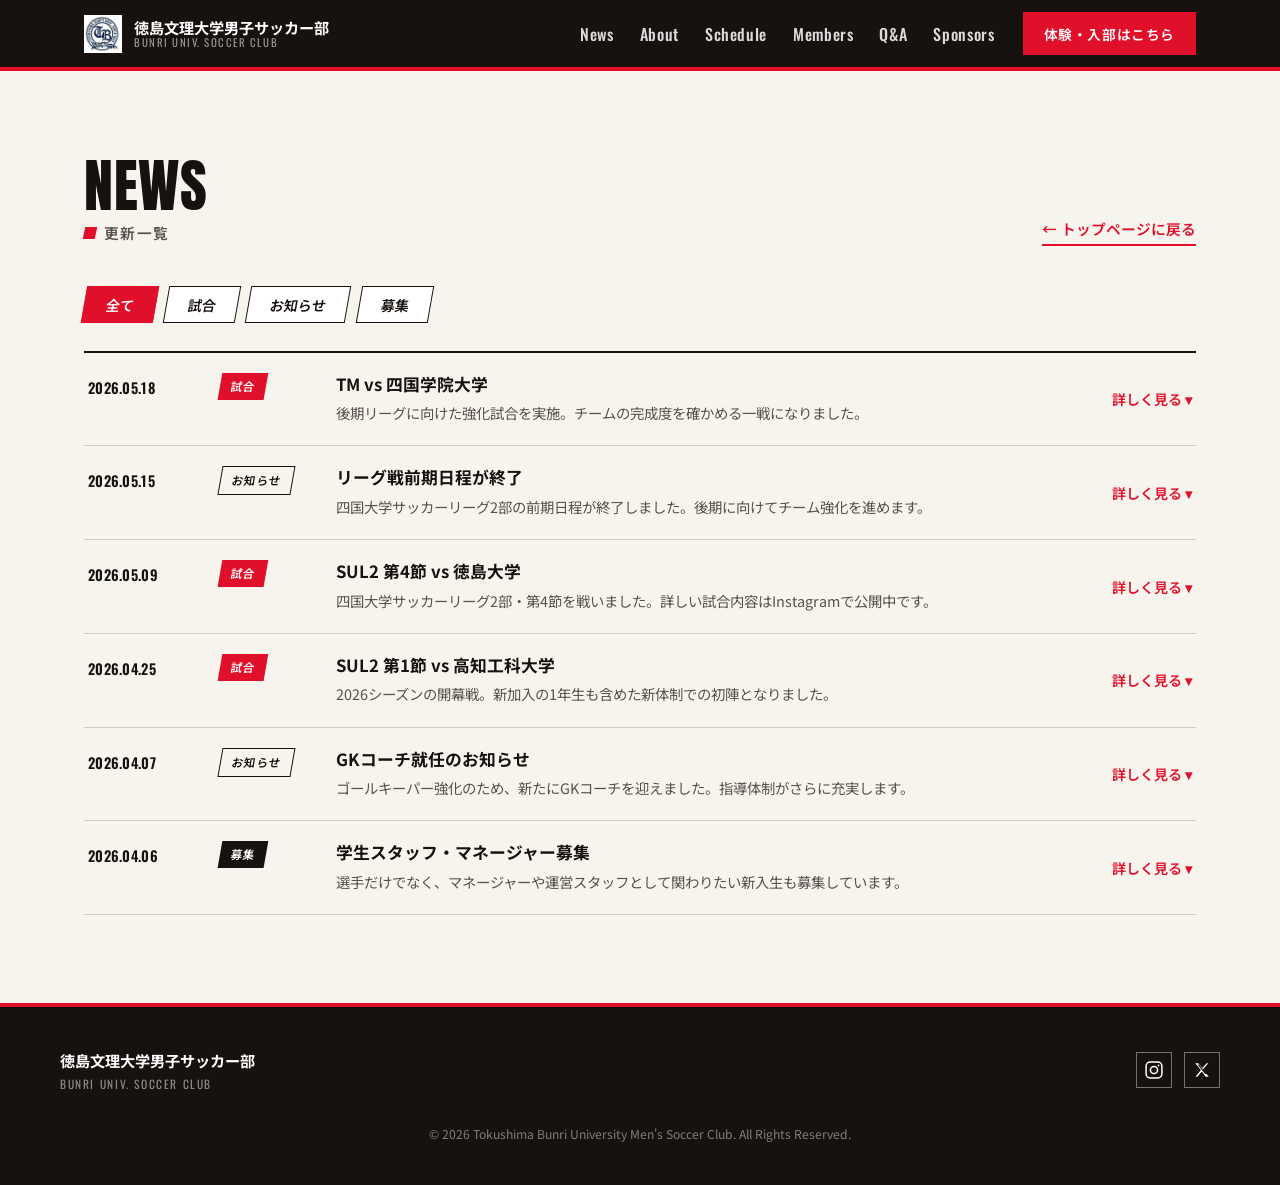
==== news.html @ c5308f15 "Add files via upload" ====
<!DOCTYPE html>
<html lang="ja">
<head>
<meta charset="UTF-8">
<meta name="viewport" content="width=device-width, initial-scale=1.0">
<title>更新一覧 | 徳島文理大学男子サッカー部</title>
<meta name="description" content="徳島文理大学男子サッカー部のニュース・試合速報の更新一覧です。">
<link rel="preconnect" href="https://fonts.googleapis.com">
<link rel="preconnect" href="https://fonts.gstatic.com" crossorigin>
<link href="https://fonts.googleapis.com/css2?family=Anton&family=Noto+Sans+JP:wght@400;500;700;900&family=Oswald:wght@400;500;600;700&display=swap" rel="stylesheet">
<link rel="stylesheet" href="styles.css">
</head>
<body>

<a class="skip-link" href="#main">本文へスキップ</a>

<!-- ===== HEADER =====
     index.html と同じヘッダーです。クラブ名・SNSリンクなどは data.js の siteData から自動反映されます -->
<header class="site-header" id="top">
  <div class="header-inner">
    <a href="index.html" class="logo" aria-label="徳島文理大学男子サッカー部 トップへ">
      <span class="logo-mark js-logo-initial" aria-hidden="true">B</span>
      <span class="logo-text">
        <span class="logo-jp js-club-name-jp">徳島文理大学男子サッカー部</span>
        <span class="logo-en js-club-name-en">BUNRI UNIV. SOCCER CLUB</span>
      </span>
    </a>

    <button class="nav-toggle" id="navToggle" aria-expanded="false" aria-controls="primaryNav" aria-label="メニューを開く">
      <span></span><span></span><span></span>
    </button>

    <nav class="primary-nav" id="primaryNav">
      <ul>
        <li><a href="index.html#news" class="nav-link">News</a></li>
        <li><a href="index.html#about" class="nav-link">About</a></li>
        <li><a href="index.html#schedule" class="nav-link">Schedule</a></li>
        <li><a href="index.html#members" class="nav-link">Members</a></li>
        <li><a href="index.html#faq" class="nav-link">Q&amp;A</a></li>
        <li><a href="index.html#sponsors" class="nav-link">Sponsors</a></li>
      </ul>
      <a href="#" target="_blank" rel="noopener" class="btn btn-cta nav-cta js-instagram-link">体験・入部はこちら</a>
    </nav>
  </div>
</header>

<main id="main">

  <!-- ===== 更新一覧（ホームと同じ News カードを再利用） =====
       中身は data.js の newsData（またはGoogleフォーム連携）を
       JavaScript で自動的に流し込みます。件数の上限はありません。 -->
  <section class="section news-section">
    <div class="section-inner">
      <div class="section-head">
        <h2 class="section-title"><span class="section-title-en">News</span><span class="section-title-jp">更新一覧</span></h2>
        <a href="index.html#news" class="section-link">← トップページに戻る</a>
      </div>

      <div class="filter-bar" role="group" aria-label="ニュースの種類で絞り込み">
        <button class="filter-btn is-active" data-filter="all">全て</button>
        <button class="filter-btn" data-filter="match">試合</button>
        <button class="filter-btn" data-filter="info">お知らせ</button>
        <button class="filter-btn" data-filter="recruit">募集</button>
      </div>

      <div class="news-grid" id="archiveList">
        <!-- news-archive.js がここに全件を自動で表示します -->
      </div>
      <p class="filter-empty" id="archiveEmpty" hidden>該当するニュースがありません。</p>
    </div>
  </section>

</main>

<!-- ===== FOOTER =====
     index.html と同じフッターです -->
<footer class="site-footer">
  <div class="footer-inner">
    <div class="footer-brand">
      <span class="logo-jp js-club-name-jp">徳島文理大学男子サッカー部</span>
      <span class="logo-en js-club-name-en">BUNRI UNIV. SOCCER CLUB</span>
    </div>

    <ul class="footer-social">
      <li><a href="#" target="_blank" rel="noopener" aria-label="Instagram" class="js-instagram-link">
        <svg viewBox="0 0 24 24" width="20" height="20"><rect x="2.5" y="2.5" width="19" height="19" rx="5" fill="none" stroke="currentColor" stroke-width="1.8"/><circle cx="12" cy="12" r="4.3" fill="none" stroke="currentColor" stroke-width="1.8"/><circle cx="17.4" cy="6.6" r="1.1" fill="currentColor"/></svg>
      </a></li>
      <li><a href="#" target="_blank" rel="noopener" aria-label="X (Twitter)" class="js-x-link">
        <svg viewBox="0 0 24 24" width="18" height="18"><path fill="currentColor" d="M3 3l7.5 9.1L3.4 21h2.3l6-6.9L16.9 21H21l-7.9-9.6L20.4 3h-2.3l-5.6 6.4L7.1 3H3zm3.1 1.6h2l9.9 12.8h-2L6.1 4.6z"/></svg>
      </a></li>
    </ul>

    <p class="footer-copy" id="footerCopy">&copy; 2026 Tokushima Bunri University Men's Soccer Club. All Rights Reserved.</p>
  </div>
</footer>

<script src="data.js"></script>
<script src="sheets-sync.js"></script>
<script src="script.js"></script>
<script src="news-archive.js"></script>
</body>
</html>
---- styles.css ----
/* =========================================================
   徳島文理大学男子サッカー部 - スタイルシート
   デザイン方針：部活ポスター風（角ばった・平面的・赤×黒×紙色）
   ・グラデーション、丸角、ぼかし影は使わない
   ・アクセントは「斜めに傾いたタグ」「ベタ塗りのずらし影」
========================================================= */
:root{
  --red:        #E1102A;
  --red-deep:   #A50D20;
  --ink:        #17120F;
  --ink-soft:   #59504B;
  --paper:      #F7F4EE;
  --white:      #FFFFFF;
  --line:       rgba(23,18,15,.18);

  --font-display: "Anton", "Oswald", "Noto Sans JP", sans-serif;
  --font-label: "Oswald", "Noto Sans JP", sans-serif;
  --font-body: "Noto Sans JP", sans-serif;

  --max-width: 1160px;
}

*, *::before, *::after{ box-sizing: border-box; }
html{ scroll-behavior: smooth; }
@media (prefers-reduced-motion: reduce){
  html{ scroll-behavior: auto; }
  *{ animation-duration: .001ms !important; animation-iteration-count: 1 !important; transition-duration: .001ms !important; }
}

body{
  margin: 0;
  font-family: var(--font-body);
  color: var(--ink);
  background: var(--paper);
  line-height: 1.75;
  -webkit-font-smoothing: antialiased;
}

h1, h2, h3{ font-family: var(--font-display); margin: 0; font-weight: 400; }

a{ color: inherit; text-decoration: none; }
ul{ list-style: none; margin: 0; padding: 0; }
img{ max-width: 100%; display: block; }
button{ font-family: inherit; cursor: pointer; }
input, textarea, select{ font-family: inherit; font-size: 1rem; }

::selection{ background: var(--red); color: var(--white); }

.skip-link{
  position: absolute; left: -999px; top: 0;
  background: var(--red); color: var(--white); padding: .6em 1em; z-index: 200;
}
.skip-link:focus{ left: 0; }

:focus-visible{
  outline: 3px solid var(--red);
  outline-offset: 2px;
}

.section-inner{
  max-width: var(--max-width);
  margin: 0 auto;
  padding: 0 24px;
}
.section-inner--narrow{ max-width: 760px; }

.section{ padding: 88px 0; }

/* ---- 見出し：大きな英字＋赤い角形マーク付き日本語ラベル ---- */
.section-head{
  display: flex;
  align-items: flex-end;
  justify-content: space-between;
  gap: 20px;
  margin-bottom: 40px;
  flex-wrap: wrap;
}
.section-link{
  font-family: var(--font-label);
  font-weight: 600;
  font-size: .92rem;
  color: var(--red);
  border-bottom: 2px solid var(--red);
  padding-bottom: 2px;
  white-space: nowrap;
}
.section-link:hover{ background: var(--red); color: var(--white); }

.section-title{
  display: flex;
  flex-direction: column;
  gap: 6px;
  margin-bottom: 44px;
}
.section-head .section-title{ margin-bottom: 0; }
.section-title-en{
  font-family: var(--font-display);
  font-size: clamp(2.5rem, 5.8vw, 3.6rem);
  letter-spacing: .01em;
  color: var(--ink);
  line-height: .95;
  text-transform: uppercase;
}
.section-title-jp{
  font-family: var(--font-label);
  font-size: .92rem;
  font-weight: 600;
  letter-spacing: .1em;
  color: var(--ink-soft);
  display: flex;
  align-items: center;
  gap: 8px;
}
.section-title-jp::before{
  content: "";
  width: 12px;
  height: 12px;
  background: var(--red);
  transform: skewX(-12deg);
  flex-shrink: 0;
}
.section-title--light .section-title-en{ color: var(--white); }
.section-title--light .section-title-jp{ color: rgba(255,255,255,.72); }

.sub-title{
  font-family: var(--font-label);
  font-size: 1.15rem;
  font-weight: 600;
  letter-spacing: .04em;
  color: var(--ink);
  margin: 0 0 20px;
  padding-left: 14px;
  border-left: 5px solid var(--red);
}

/* ---- ボタン：角ばった長方形＋ベタ塗りずらし影 ---- */
.btn{
  display: inline-flex;
  align-items: center;
  justify-content: center;
  gap: .4em;
  padding: .85em 1.7em;
  font-family: var(--font-label);
  font-weight: 600;
  font-size: .96rem;
  letter-spacing: .04em;
  border: 2px solid var(--ink);
  background: transparent;
  color: var(--ink);
  transition: transform .12s ease, box-shadow .12s ease, background-color .12s ease, color .12s ease;
  white-space: nowrap;
}
.btn:hover{
  transform: translate(-3px, -3px);
  box-shadow: 5px 5px 0 var(--ink);
}
.btn-cta{
  background: var(--red);
  border-color: var(--ink);
  color: var(--white);
}
.btn-ghost{
  border-color: var(--ink);
  color: var(--ink);
}
.btn-ghost:hover{ background: var(--ink); color: var(--white); }

/* =========================================================
   HEADER
========================================================= */
.site-header{
  position: sticky;
  top: 0;
  z-index: 100;
  background: var(--ink);
  border-bottom: 4px solid var(--red);
}
.header-inner{
  max-width: var(--max-width);
  margin: 0 auto;
  padding: 12px 24px;
  display: flex;
  align-items: center;
  justify-content: space-between;
  gap: 16px;
}
.logo{
  display: flex;
  align-items: center;
  gap: 12px;
  color: var(--white);
}
.logo-mark{
  display: flex;
  align-items: center;
  justify-content: center;
  width: 38px;
  height: 38px;
  background: var(--red);
  color: var(--white);
  font-family: var(--font-display);
  font-size: 1.25rem;
  flex-shrink: 0;
  overflow: hidden;
}
.logo-mark-img{
  width: 100%;
  height: 100%;
  object-fit: cover;
  display: block;
}
.logo-text{ display: flex; flex-direction: column; line-height: 1.2; }
.logo-jp{ font-weight: 700; font-size: .95rem; }
.logo-en{
  font-family: var(--font-label);
  font-size: .68rem;
  letter-spacing: .14em;
  color: rgba(255,255,255,.55);
}

.nav-toggle{
  display: none;
  flex-direction: column;
  justify-content: center;
  gap: 5px;
  width: 40px;
  height: 40px;
  background: transparent;
  border: none;
  padding: 0;
}
.nav-toggle span{
  display: block;
  height: 2px;
  background: var(--white);
}

.primary-nav{
  display: flex;
  align-items: center;
  gap: 26px;
}
.primary-nav ul{
  display: flex;
  gap: 22px;
}
.nav-link{
  font-family: var(--font-label);
  font-weight: 500;
  font-size: 1rem;
  letter-spacing: .04em;
  color: rgba(255,255,255,.85);
  padding: 6px 2px;
  border-bottom: 2px solid transparent;
  transition: border-color .12s ease, color .12s ease;
}
.nav-link:hover{ color: var(--red); border-color: var(--red); }
.nav-cta{
  padding: .55em 1.4em;
  font-size: .86rem;
  border-color: var(--red);
}
.nav-cta:hover{
  transform: none;
  box-shadow: none;
  background: var(--red-deep);
  border-color: var(--red-deep);
}

@media (max-width: 900px){
  .nav-toggle{ display: flex; }
  .primary-nav{
    position: fixed;
    inset: 66px 0 auto 0;
    background: var(--ink);
    flex-direction: column;
    align-items: stretch;
    padding: 20px 24px 28px;
    gap: 20px;
    border-bottom: 4px solid var(--red);
    transform: translateY(-120%);
    opacity: 0;
    transition: transform .22s ease, opacity .22s ease;
  }
  .primary-nav.is-open{ transform: translateY(0); opacity: 1; }
  .primary-nav ul{ flex-direction: column; gap: 4px; }
  .nav-link{ display: block; padding: 12px 4px; border-bottom: 1px solid rgba(255,255,255,.12); }
  .nav-cta{ text-align: center; margin-top: 4px; }
}

/* =========================================================
   HERO（明るい紙色ベース＋黒の大見出し＋赤のマーカー）
========================================================= */
.hero{
  position: relative;
  overflow: hidden;
  background: var(--paper);
  color: var(--ink);
  padding: 92px 24px 84px;
  display: grid;
  grid-template-columns: 1.12fr .88fr;
  align-items: center;
  gap: 48px;
  border-bottom: 2px solid var(--ink);
}
/* 右側にうっすら赤の斜線テクスチャ（ポスターの網掛け風） */
.hero-arc{
  position: absolute;
  top: 0;
  right: 0;
  width: 46%;
  height: 100%;
  pointer-events: none;
  background: repeating-linear-gradient(
    -55deg,
    transparent 0 12px,
    rgba(225,16,42,.07) 12px 14px
  );
}
.hero-inner{ position: relative; z-index: 2; max-width: 640px; }
.eyebrow{
  display: inline-block;
  font-family: var(--font-label);
  letter-spacing: .16em;
  font-size: .78rem;
  font-weight: 600;
  color: var(--white);
  background: var(--red);
  padding: .35em 1em;
  transform: skewX(-10deg);
  margin: 0 0 22px;
}
.hero-copy{
  font-family: var(--font-body);
  font-weight: 900;
  font-size: clamp(2.3rem, 5.4vw, 3.7rem);
  line-height: 1.22;
  letter-spacing: .01em;
}
.hero-copy-accent{
  display: inline-block;
  background: var(--red);
  color: var(--white);
  padding: 0 .14em;
  transform: skewX(-6deg);
}
.hero-sub{
  margin: 24px 0 32px;
  font-size: 1rem;
  color: var(--ink-soft);
  max-width: 520px;
}
.hero-actions{ display: flex; gap: 16px; flex-wrap: wrap; margin-bottom: 44px; }

.hero-stats{
  display: flex;
  gap: 40px;
  margin: 0;
  padding-top: 26px;
  border-top: 2px solid var(--ink);
  flex-wrap: wrap;
}
.hero-stats > div{
  border-left: 4px solid var(--red);
  padding-left: 14px;
}
.hero-stats dt{
  font-family: var(--font-label);
  font-size: .74rem;
  letter-spacing: .08em;
  color: var(--ink-soft);
  margin-bottom: 4px;
}
.hero-stats dd{
  margin: 0;
  font-family: var(--font-display);
  font-size: 2.1rem;
  line-height: 1;
  color: var(--ink);
}
.hero-stats dd span{
  font-size: .95rem;
  font-family: var(--font-label);
  margin-left: 3px;
  color: var(--ink-soft);
}

/* 写真：黒枠＋赤のベタ塗りずらし影 */
.hero-photo{
  position: relative;
  z-index: 2;
  aspect-ratio: 4 / 5;
  overflow: hidden;
  border: 2px solid var(--ink);
  box-shadow: 12px 12px 0 var(--red);
  background: var(--ink);
}
.hero-photo-img{
  position: relative;
  z-index: 2;
  width: 100%;
  height: 100%;
  object-fit: cover;
  display: block;
}
.photo-placeholder{
  width: 100%; height: 100%;
  display: flex; flex-direction: column; align-items: center; justify-content: center;
  gap: 10px;
  background:
    repeating-linear-gradient(45deg, rgba(255,255,255,.05) 0 12px, transparent 12px 24px),
    var(--ink);
  color: rgba(255,255,255,.7);
}
.photo-placeholder span{
  font-family: var(--font-label);
  letter-spacing: .18em;
  font-size: .78rem;
}

@media (max-width: 900px){
  .hero{ grid-template-columns: 1fr; padding: 60px 20px 56px; gap: 36px; }
  .hero-photo{ aspect-ratio: 16/10; order: -1; box-shadow: 8px 8px 0 var(--red); }
  .hero-arc{ width: 100%; height: 40%; }
}

/* =========================================================
   NEWS（カードをやめて新聞の一覧風の行組みに）
========================================================= */
.news-grid{
  display: flex;
  flex-direction: column;
  border-top: 2px solid var(--ink);
}
.news-card{
  display: grid;
  grid-template-columns: 112px 96px 1fr auto;
  grid-template-areas:
    "date tag title more"
    "date tag text  more";
  column-gap: 20px;
  row-gap: 4px;
  align-items: start;
  padding: 20px 4px;
  border-bottom: 1px solid var(--line);
}
.news-date{
  grid-area: date;
  font-family: var(--font-label);
  font-weight: 600;
  color: var(--ink);
  font-size: .9rem;
  letter-spacing: .02em;
  padding-top: 2px;
}
.news-tag{
  grid-area: tag;
  justify-self: start;
  font-family: var(--font-label);
  font-size: .72rem;
  font-weight: 600;
  letter-spacing: .05em;
  padding: .28em .9em;
  transform: skewX(-10deg);
}
.news-tag--match{ background: var(--red); color: var(--white); }
.news-tag--info{ border: 1.5px solid var(--ink); color: var(--ink); }
.news-tag--recruit{ background: var(--ink); color: var(--white); }
.news-title{
  grid-area: title;
  font-family: var(--font-body);
  font-weight: 700;
  font-size: 1.05rem;
  line-height: 1.4;
  margin: 0;
}
.news-text{
  grid-area: text;
  margin: 0;
  color: var(--ink-soft);
  font-size: .9rem;
}
.news-more{
  grid-area: more;
  align-self: center;
  font-family: var(--font-label);
  font-size: .88rem;
  font-weight: 600;
  color: var(--red);
  white-space: nowrap;
}
.news-more::after{ content: " →"; }
.news-more:hover{ text-decoration: underline; }

@media (max-width: 720px){
  .news-card{
    grid-template-columns: auto 1fr;
    grid-template-areas:
      "date tag"
      "title title"
      "text  text"
      "more  more";
    row-gap: 6px;
  }
  .news-tag{ justify-self: end; }
}

/* =========================================================
   ABOUT
========================================================= */
.about-grid{
  display: grid;
  grid-template-columns: 1fr 1.1fr;
  gap: 48px;
  align-items: start;
  margin-bottom: 56px;
}
.about-slogan{
  font-family: var(--font-body);
  font-weight: 900;
  font-size: 1.9rem;
  color: var(--red);
  margin: 0 0 18px;
  line-height: 1.4;
}
.about-text{ color: var(--ink-soft); }

.about-facts{
  display: grid;
  grid-template-columns: 1fr 1fr;
  gap: 14px;
  margin: 0;
}
.fact-card{
  background: var(--white);
  border: 1.5px solid var(--ink);
  padding: 18px 20px;
}
.fact-card dt{
  font-family: var(--font-label);
  font-weight: 600;
  color: var(--red);
  letter-spacing: .05em;
  margin-bottom: 8px;
  font-size: .9rem;
  display: flex;
  align-items: center;
  gap: 7px;
}
.fact-card dt::before{
  content: "";
  width: 9px;
  height: 9px;
  background: var(--red);
  transform: skewX(-12deg);
  flex-shrink: 0;
}
.fact-card dd{ margin: 0; }
.fact-note{ color: var(--ink-soft); font-size: .83rem; }

.year-schedule-grid{
  display: grid;
  grid-template-columns: repeat(4, 1fr);
  gap: 0 24px;
}
.ys-card{
  border-top: 2px solid var(--ink);
  padding: 12px 2px 18px;
  display: flex;
  flex-direction: column;
  gap: 4px;
}
.ys-month{
  font-family: var(--font-display);
  color: var(--red);
  font-size: 1.35rem;
  line-height: 1;
}
.ys-body{ font-size: .86rem; color: var(--ink-soft); }

@media (max-width: 900px){
  .about-grid{ grid-template-columns: 1fr; }
  .about-facts{ grid-template-columns: 1fr; }
  .year-schedule-grid{ grid-template-columns: repeat(2, 1fr); }
}

/* =========================================================
   SCHEDULE / RESULTS（黒ベタ＋細い斜線テクスチャの掲示板風）
========================================================= */
.results-section{
  background:
    repeating-linear-gradient(-55deg, rgba(255,255,255,.02) 0 2px, transparent 2px 16px),
    var(--ink);
  color: var(--white);
}
.scoreboard{
  border: 1px solid rgba(255,255,255,.3);
}
#scheduleBody{ display: contents; }
.scoreboard-row{
  display: grid;
  grid-template-columns: 130px 200px 1fr 150px;
  align-items: center;
  padding: 15px 22px;
  border-bottom: 1px solid rgba(255,255,255,.15);
  font-family: var(--font-label);
  letter-spacing: .01em;
}
.scoreboard-row:last-child{ border-bottom: none; }
.scoreboard-row [data-label="対戦相手"]{ font-weight: 600; color: var(--white); }
.scoreboard-head{
  background: rgba(255,255,255,.07);
  font-size: .76rem;
  color: rgba(255,255,255,.6);
  letter-spacing: .14em;
  padding-top: 11px;
  padding-bottom: 11px;
  font-weight: 500;
}
.badge{
  display: inline-flex;
  align-items: center;
  justify-content: center;
  font-family: var(--font-label);
  font-weight: 600;
  font-size: .82rem;
  padding: .3em 1em;
  transform: skewX(-10deg);
}
.badge-link{
  border: 1.5px solid var(--white);
  color: var(--white);
  transition: background-color .12s ease, border-color .12s ease;
}
.badge-link:hover{ background: var(--red); border-color: var(--red); }
.badge-win{ background: var(--red); color: var(--white); }
.badge-lose{ background: rgba(255,255,255,.25); color: var(--white); }
.badge-draw{ border: 1.5px solid rgba(255,255,255,.6); color: var(--white); }
.badge-pending{
  border: 1.5px solid rgba(255,255,255,.4);
  color: rgba(255,255,255,.7);
}

.results-note{
  margin-top: 20px;
  color: rgba(255,255,255,.7);
  font-size: .88rem;
}
.results-note a{ color: var(--white); border-bottom: 1px solid rgba(255,255,255,.5); }

@media (max-width: 760px){
  .scoreboard-head{ display: none; }
  .scoreboard-row{
    grid-template-columns: 1fr 1fr;
    grid-template-areas:
      "date result"
      "opp opp"
      "comp comp";
    row-gap: 6px;
  }
  .scoreboard-row [data-label="日付"]{ grid-area: date; }
  .scoreboard-row [data-label="結果"]{ grid-area: result; justify-self: end; }
  .scoreboard-row [data-label="対戦相手"]{ grid-area: opp; font-size: 1.05rem; }
  .scoreboard-row [data-label="大会"]{ grid-area: comp; opacity: .7; }
}

/* =========================================================
   MEMBERS
========================================================= */
.staff-comments{
  display: grid;
  grid-template-columns: repeat(3, 1fr);
  gap: 18px;
  margin: 0 0 48px;
}
.comment-card{
  margin: 0;
  background: var(--white);
  border: 1.5px solid var(--ink);
  border-top: 6px solid var(--red);
  padding: 22px 24px;
}
.comment-avatar{
  width: 58px;
  height: 58px;
  object-fit: cover;
  display: block;
  margin-bottom: 14px;
  border: 1.5px solid var(--ink);
}
.comment-role{
  font-family: var(--font-label);
  color: var(--red);
  font-weight: 600;
  letter-spacing: .08em;
  font-size: .78rem;
  margin: 0 0 4px;
}
.comment-name{ font-weight: 700; margin: 0 0 12px; }
.comment-text{ margin: 0; color: var(--ink-soft); font-size: .93rem; }

.filter-bar{
  display: flex;
  gap: 10px;
  flex-wrap: wrap;
  margin-bottom: 28px;
}
.filter-btn{
  font-family: var(--font-label);
  font-weight: 600;
  font-size: .88rem;
  padding: .5em 1.5em;
  border: 1.5px solid var(--ink);
  background: var(--white);
  color: var(--ink);
  transform: skewX(-10deg);
  transition: background-color .12s ease, color .12s ease, border-color .12s ease;
}
.filter-btn:hover{ color: var(--red); border-color: var(--red); }
.filter-btn.is-active{
  background: var(--red);
  border-color: var(--red);
  color: var(--white);
}

.player-grid{
  display: grid;
  grid-template-columns: repeat(4, 1fr);
  gap: 18px;
}
.player-card{
  background: var(--white);
  border: 1.5px solid var(--ink);
  overflow: hidden;
  padding-bottom: 18px;
  transition: transform .12s ease, box-shadow .12s ease;
}
.player-card:hover{
  transform: translate(-3px, -3px);
  box-shadow: 6px 6px 0 var(--red);
}
.player-card--staff:hover{ box-shadow: 6px 6px 0 var(--ink); }
.player-card.is-hidden{ display: none; }
.news-card.is-hidden{ display: none; }
.player-photo{
  aspect-ratio: 1/1;
  background:
    repeating-linear-gradient(45deg, rgba(255,255,255,.07) 0 10px, transparent 10px 20px),
    var(--red);
  display: flex;
  align-items: center;
  justify-content: center;
  border-bottom: 1.5px solid var(--ink);
}
.player-card--staff .player-photo{
  background:
    repeating-linear-gradient(45deg, rgba(255,255,255,.06) 0 10px, transparent 10px 20px),
    var(--ink);
}
.player-photo-img{
  width: 100%;
  height: 100%;
  object-fit: cover;
  display: block;
}
.player-initial{
  font-family: var(--font-display);
  font-size: 3rem;
  color: var(--white);
}
.player-name{
  margin: 16px 18px 2px;
  font-size: 1.02rem;
  font-family: var(--font-body);
  font-weight: 700;
}
.player-meta{
  margin: 0 18px;
  color: var(--red);
  font-weight: 600;
  font-size: .82rem;
  letter-spacing: .03em;
  font-family: var(--font-label);
}
.player-quote{ margin: 4px 18px 0; color: var(--ink-soft); font-size: .84rem; }

.filter-empty{
  text-align: center;
  color: var(--ink-soft);
  padding: 40px 0;
}

@media (max-width: 900px){
  .staff-comments{ grid-template-columns: 1fr; }
  .player-grid{ grid-template-columns: repeat(3, 1fr); }
}
@media (max-width: 640px){
  .player-grid{ grid-template-columns: repeat(2, 1fr); gap: 12px; }
}

/* =========================================================
   FAQ / アコーディオン
========================================================= */
.accordion{ border-top: 2px solid var(--ink); }
.accordion-item{ border-bottom: 1px solid var(--line); }
.accordion-item h3{ margin: 0; }
.accordion-trigger{
  width: 100%;
  display: flex;
  align-items: center;
  gap: 14px;
  background: none;
  border: none;
  text-align: left;
  padding: 22px 4px;
  font-family: var(--font-body);
  font-size: 1.02rem;
  font-weight: 700;
  color: var(--ink);
}
.q-mark{
  font-family: var(--font-display);
  background: var(--red);
  color: var(--white);
  width: 28px; height: 28px;
  min-width: 28px;
  display: flex; align-items: center; justify-content: center;
  font-size: .95rem;
  transform: skewX(-8deg);
}
.accordion-trigger::after{
  content: "+";
  margin-left: auto;
  font-family: var(--font-display);
  font-size: 1.6rem;
  color: var(--red);
  transition: transform .18s ease;
}
.accordion-trigger[aria-expanded="true"]::after{ transform: rotate(45deg); }
.accordion-panel{
  padding: 0 4px 22px 46px;
  color: var(--ink-soft);
}
.accordion-panel p{ margin: 0; }
.accordion-panel a{ color: var(--red); border-bottom: 1px solid var(--red); }

/* =========================================================
   SPONSORS
========================================================= */
.sponsors-lead{ color: var(--ink-soft); margin-bottom: 30px; max-width: 640px; }
.sponsor-grid{
  display: grid;
  grid-template-columns: repeat(2, 1fr);
  gap: 18px;
}
.sponsor-card{
  display: flex;
  flex-direction: column;
  gap: 16px;
  background: var(--white);
  border: 1.5px solid var(--ink);
  padding: 20px;
}
.sponsor-logo{
  display: flex;
  align-items: center;
  justify-content: center;
  min-height: 84px;
  background: var(--white);
  border: 1px solid var(--line);
  padding: 14px;
  transition: border-color .12s ease;
}
.sponsor-logo:hover{ border-color: var(--red); }
.sponsor-logo img{ max-height: 62px; width: auto; }
.sponsor-logo span{
  font-family: var(--font-label);
  font-weight: 600;
  color: var(--ink-soft);
  text-align: center;
  font-size: .95rem;
}
.sponsor-info{ display: flex; flex-direction: column; gap: 6px; }
.sponsor-name{ margin: 0; font-weight: 700; font-size: .98rem; }
.sponsor-address{ margin: 0; font-size: .8rem; color: var(--ink-soft); }
.sponsor-desc{ margin: 0; font-size: .88rem; color: var(--ink-soft); line-height: 1.7; }

.sponsor-support{
  margin-top: 56px;
  padding-top: 44px;
  border-top: 2px solid var(--ink);
}
.support-grid{
  display: grid;
  grid-template-columns: repeat(2, 1fr);
  gap: 18px;
  margin-bottom: 24px;
}
.support-card{
  background: var(--white);
  border: 1.5px solid var(--ink);
  padding: 22px 24px;
}
.support-image{
  width: 100%;
  border: 1px solid var(--line);
  margin-bottom: 16px;
  display: block;
}
.support-title{
  font-family: var(--font-body);
  font-size: 1.02rem;
  font-weight: 700;
  margin: 0 0 8px;
  color: var(--red);
}
.support-lead{ margin: 0 0 14px; font-size: .92rem; color: var(--ink-soft); }
.support-list{
  display: flex;
  flex-direction: column;
  gap: 8px;
  list-style: none;
  margin: 0;
  padding: 0;
}
.support-list li{
  font-size: .88rem;
  color: var(--ink-soft);
  padding-left: 1.15em;
  position: relative;
  line-height: 1.6;
}
.support-list li::before{
  content: "";
  position: absolute;
  left: 0;
  top: .55em;
  width: 7px;
  height: 7px;
  background: var(--red);
  transform: skewX(-12deg);
}
.support-contact{
  font-size: .9rem;
  color: var(--ink-soft);
  margin: 0 0 20px;
}
.support-contact a{ color: var(--red); font-weight: 700; border-bottom: 1px solid var(--red); }

.support-cta{
  display: flex;
  width: fit-content;
  margin: 0 auto;
}

@media (max-width: 760px){
  .sponsor-grid{ grid-template-columns: 1fr; }
  .support-grid{ grid-template-columns: 1fr; }
}

/* =========================================================
   CONTACT
========================================================= */
.contact-lead{ color: var(--ink-soft); margin-bottom: 24px; }
.contact-alt{
  background: var(--white);
  border: 1.5px solid var(--ink);
  border-left: 8px solid var(--red);
  padding: 18px 22px;
  margin-bottom: 28px;
}
.contact-alt p{ margin: 0 0 8px; font-size: .92rem; font-weight: 700; }
.contact-alt-links{ display: flex; gap: 20px; flex-wrap: wrap; }
.contact-alt-links a{
  color: var(--red);
  font-weight: 600;
  font-size: .92rem;
  border-bottom: 1px solid var(--red);
}

.gform-button{
  display: flex;
  width: 100%;
  padding: 1.05em;
  font-size: 1rem;
}

.contact-note{
  margin-top: 18px;
  font-size: .86rem;
  color: var(--ink-soft);
}
.contact-note a{ color: var(--red); border-bottom: 1px solid var(--red); }

/* =========================================================
   FOOTER
========================================================= */
.site-footer{
  background: var(--ink);
  color: rgba(255,255,255,.8);
  padding: 40px 24px;
  border-top: 4px solid var(--red);
}
.footer-inner{
  max-width: var(--max-width);
  margin: 0 auto;
  display: flex;
  flex-wrap: wrap;
  align-items: center;
  justify-content: space-between;
  gap: 20px;
}
.footer-brand{ display: flex; flex-direction: column; }
.footer-brand .logo-jp{ color: var(--white); font-weight: 700; }
.footer-brand .logo-en{
  font-family: var(--font-label);
  letter-spacing: .14em;
  font-size: .72rem;
  color: rgba(255,255,255,.5);
}
.footer-social{ display: flex; gap: 12px; }
.footer-social a{
  width: 36px; height: 36px;
  display: flex; align-items: center; justify-content: center;
  border: 1.5px solid rgba(255,255,255,.4);
  color: var(--white);
  transition: border-color .12s ease, color .12s ease;
}
.footer-social a:hover{ border-color: var(--red); color: var(--red); }
.footer-copy{
  width: 100%;
  text-align: center;
  font-size: .76rem;
  color: rgba(255,255,255,.45);
  margin: 10px 0 0;
}

/* =========================================================

/* =========================================================
   NEWS ARCHIVE PAGE（news.html：更新一覧ページ）
   ホームの News セクションと同じ .news-grid / .news-card を再利用し、
   「詳しく見る」をアコーディオンの開閉ボタンにしたもの。
========================================================= */

/* 「詳しく見る」を <a> ではなく <button> として使うためのリセット
   （見た目は .news-more の基本スタイルをそのまま流用する） */
button.news-more{
  background: none;
  border: none;
  padding: 0;
  cursor: pointer;
  font-family: inherit;
}
/* 矢印アイコンを開閉状態に応じて切り替える（ホームの <a> 版には
   aria-expanded が無いので、この一覧ページの分だけに適用される） */
.news-more[aria-expanded]::after{ content: " ▾"; }
.news-more[aria-expanded="true"]::after{ content: " ▴"; }

/* 開閉する詳細パネル（.news-card のグリッドに全幅の行として追加する） */
.news-detail{
  grid-column: 1 / -1;
  margin-top: 6px;
  padding-top: 14px;
  border-top: 1px dashed var(--line);
  color: var(--ink-soft);
  font-size: .92rem;
  line-height: 1.8;
  white-space: pre-line;
}
.news-detail p{ margin: 0 0 10px; }
.news-detail p:last-child{ margin-bottom: 0; }
.news-detail a{ color: var(--red); font-weight: 600; border-bottom: 1px solid var(--red); white-space: normal; }

@media (max-width: 720px){
  .news-detail{ grid-column: 1 / -1; }
}
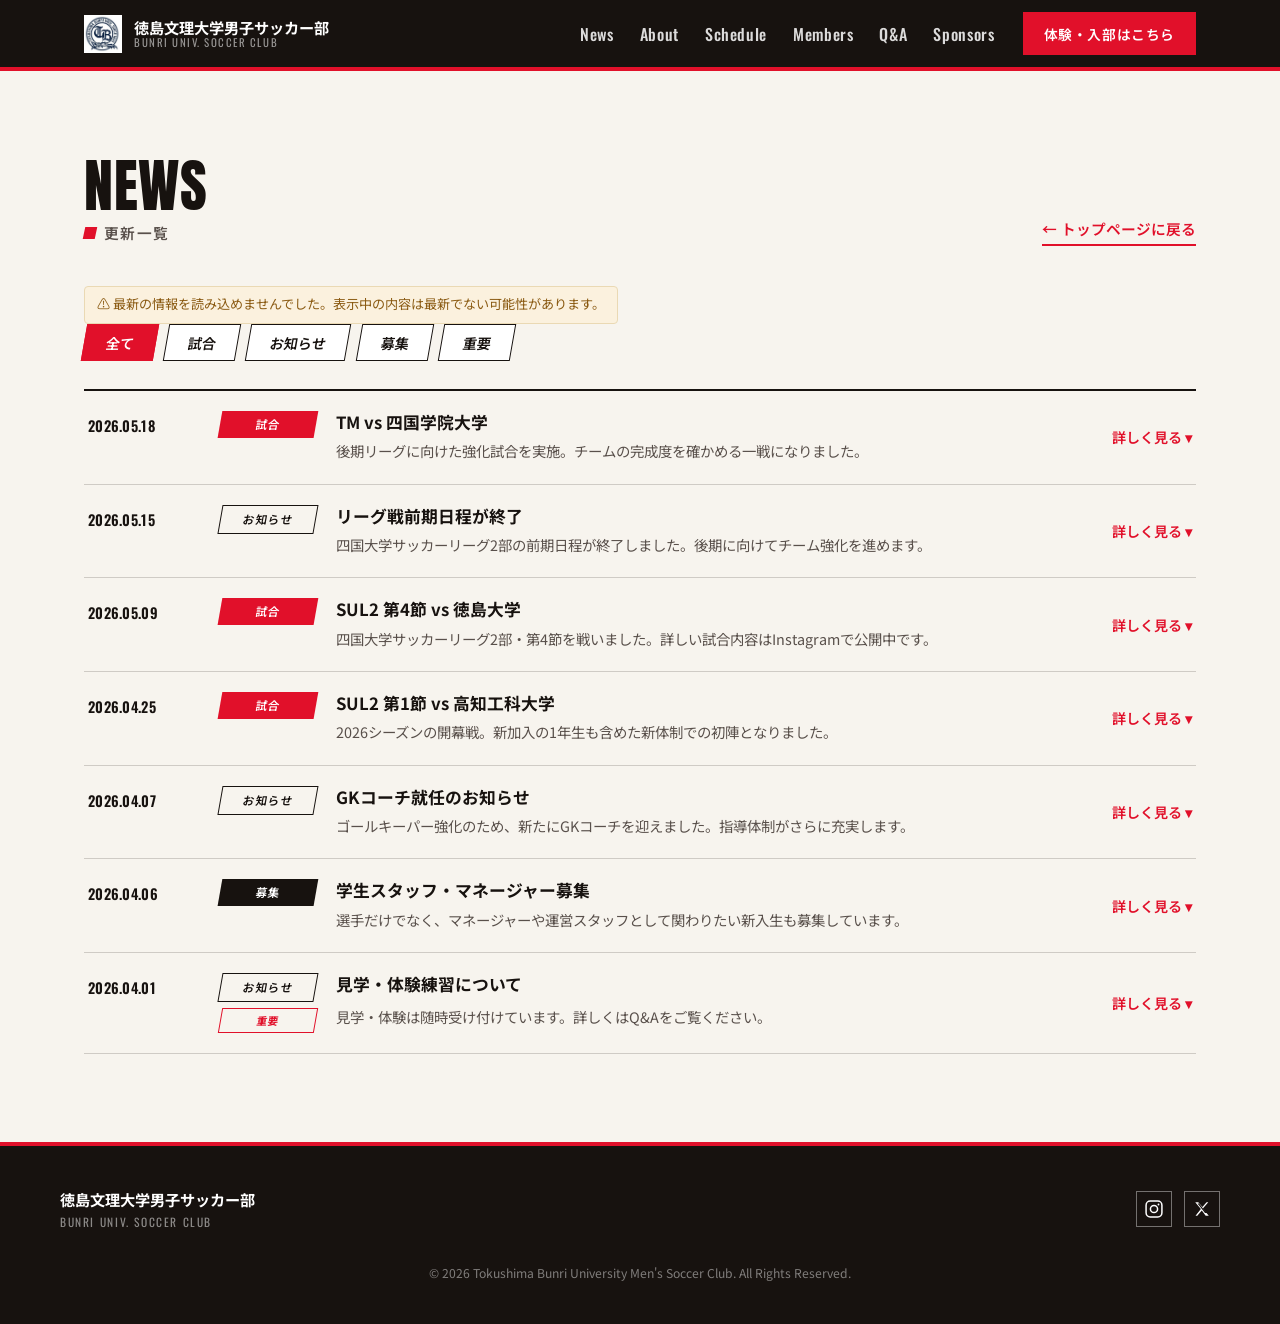
==== commit 658537d1: "Add files via upload" ====
--- a/news.html
+++ b/news.html
@@ -55,12 +55,14 @@
         <h2 class="section-title"><span class="section-title-en">News</span><span class="section-title-jp">更新一覧</span></h2>
         <a href="index.html#news" class="section-link">← トップページに戻る</a>
       </div>
+      <p class="sync-warning" id="newsSyncWarning" hidden>⚠ 最新の情報を読み込めませんでした。表示中の内容は最新でない可能性があります。</p>
 
       <div class="filter-bar" role="group" aria-label="ニュースの種類で絞り込み">
         <button class="filter-btn is-active" data-filter="all">全て</button>
         <button class="filter-btn" data-filter="match">試合</button>
         <button class="filter-btn" data-filter="info">お知らせ</button>
         <button class="filter-btn" data-filter="recruit">募集</button>
+        <button class="filter-btn" data-filter="pinned">重要</button>
       </div>
 
       <div class="news-grid" id="archiveList">
--- a/styles.css
+++ b/styles.css
@@ -453,9 +453,16 @@
   letter-spacing: .02em;
   padding-top: 2px;
 }
+.news-tag-group{
+  grid-area: tag;
+  display: flex;
+  flex-direction: column;
+  align-items: stretch; /* お知らせタグと固定/重要タグの横幅を揃える */
+  gap: 6px;
+}
 .news-tag{
-  grid-area: tag;
   justify-self: start;
+  text-align: center;
   font-family: var(--font-label);
   font-size: .72rem;
   font-weight: 600;
@@ -466,6 +473,18 @@
 .news-tag--match{ background: var(--red); color: var(--white); }
 .news-tag--info{ border: 1.5px solid var(--ink); color: var(--ink); }
 .news-tag--recruit{ background: var(--ink); color: var(--white); }
+.news-tag-pinned{
+  text-align: center;
+  font-family: var(--font-label);
+  font-size: .66rem;
+  font-weight: 700;
+  letter-spacing: .05em;
+  padding: .22em .8em;
+  background: var(--paper);
+  color: var(--red);
+  border: 1.5px solid var(--red);
+  transform: skewX(-10deg);
+}
 .news-title{
   grid-area: title;
   font-family: var(--font-body);
@@ -502,7 +521,7 @@
       "more  more";
     row-gap: 6px;
   }
-  .news-tag{ justify-self: end; }
+  .news-tag-group{ justify-self: end; align-items: stretch; }
 }
 
 /* =========================================================
@@ -608,6 +627,41 @@
 }
 .scoreboard-row:last-child{ border-bottom: none; }
 .scoreboard-row [data-label="対戦相手"]{ font-weight: 600; color: var(--white); }
+.opponent-cell{
+  display: flex;
+  flex-wrap: wrap;
+  align-items: baseline;
+  column-gap: 10px;
+  row-gap: 2px;
+}
+.opponent-name{ font-weight: 600; color: var(--white); }
+.opponent-detail-link{
+  margin-left: 4px;
+  font-weight: 500;
+  font-size: .82rem;
+  color: var(--red);
+  white-space: nowrap;
+}
+.opponent-detail-link:hover{ text-decoration: underline; }
+.opponent-sub{
+  flex-basis: 100%;
+  font-family: var(--font-body);
+  font-weight: 400;
+  font-size: .76rem;
+  letter-spacing: 0;
+  color: rgba(255,255,255,.55);
+}
+.ha-badge{
+  font-family: var(--font-label);
+  font-size: .68rem;
+  font-weight: 700;
+  letter-spacing: .04em;
+  padding: .2em .6em;
+  border-radius: 2px;
+  transform: skewX(-10deg);
+}
+.ha-badge.ha-home{ background: var(--red); color: var(--white); }
+.ha-badge.ha-away{ background: rgba(255,255,255,.15); color: var(--white); border: 1px solid rgba(255,255,255,.4); }
 .scoreboard-head{
   background: rgba(255,255,255,.07);
   font-size: .76rem;
@@ -651,15 +705,20 @@
 @media (max-width: 760px){
   .scoreboard-head{ display: none; }
   .scoreboard-row{
-    grid-template-columns: 1fr 1fr;
+    grid-template-columns: 1fr auto;
     grid-template-areas:
-      "date result"
-      "opp opp"
-      "comp comp";
+      "date   result"
+      "opp    result"
+      "comp   result";
     row-gap: 6px;
+    column-gap: 14px;
   }
   .scoreboard-row [data-label="日付"]{ grid-area: date; }
-  .scoreboard-row [data-label="結果"]{ grid-area: result; justify-self: end; }
+  .scoreboard-row [data-label="結果"]{
+    grid-area: result;
+    justify-self: end;
+    align-self: center;
+  }
   .scoreboard-row [data-label="対戦相手"]{ grid-area: opp; font-size: 1.05rem; }
   .scoreboard-row [data-label="大会"]{ grid-area: comp; opacity: .7; }
 }
@@ -1075,3 +1134,28 @@
 @media (max-width: 720px){
   .news-detail{ grid-column: 1 / -1; }
 }
+
+/* =========================================================
+   同期エラーの注意書き（Googleシートの読み込みに失敗した時だけ表示）
+========================================================= */
+.sync-warning{
+  display: flex;
+  align-items: center;
+  gap: 6px;
+  margin: 10px 0 0;
+  padding: .5em .9em;
+  font-size: .82rem;
+  color: #8A5A12;
+  background: #FBF1DE;
+  border: 1px solid #EAD9B4;
+  border-radius: 4px;
+  width: fit-content;
+}
+/* display:flex が [hidden] より後に評価されると、JSで hidden=true にしても
+   表示され続けてしまう。hidden属性が付いている時は必ず非表示にする */
+.sync-warning[hidden]{ display: none; }
+.sync-warning--light{
+  color: #F4D9A0;
+  background: rgba(255,255,255,.08);
+  border-color: rgba(244,217,160,.35);
+}
